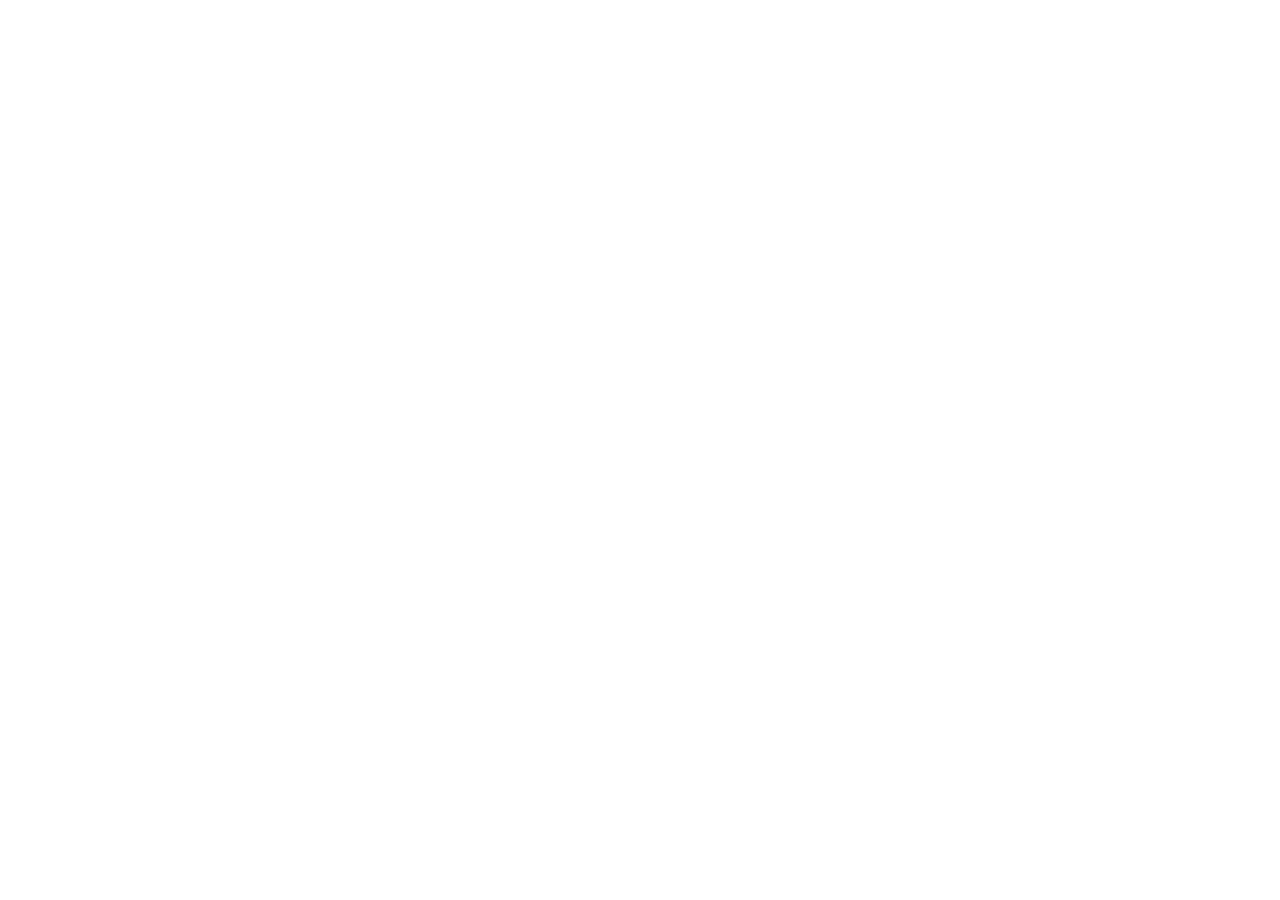
==== index.html @ 413260eb "Primeiro commit" ====
<!DOCTYPE html>
<html lang="pt-BR">
<head>
    <meta charset="UTF-8">
    <meta name="viewport" content="width=device-width, initial-scale=1.0">
    <title>Marketplace de Veículos</title>
</head>
<body>
    
</body>
</html>
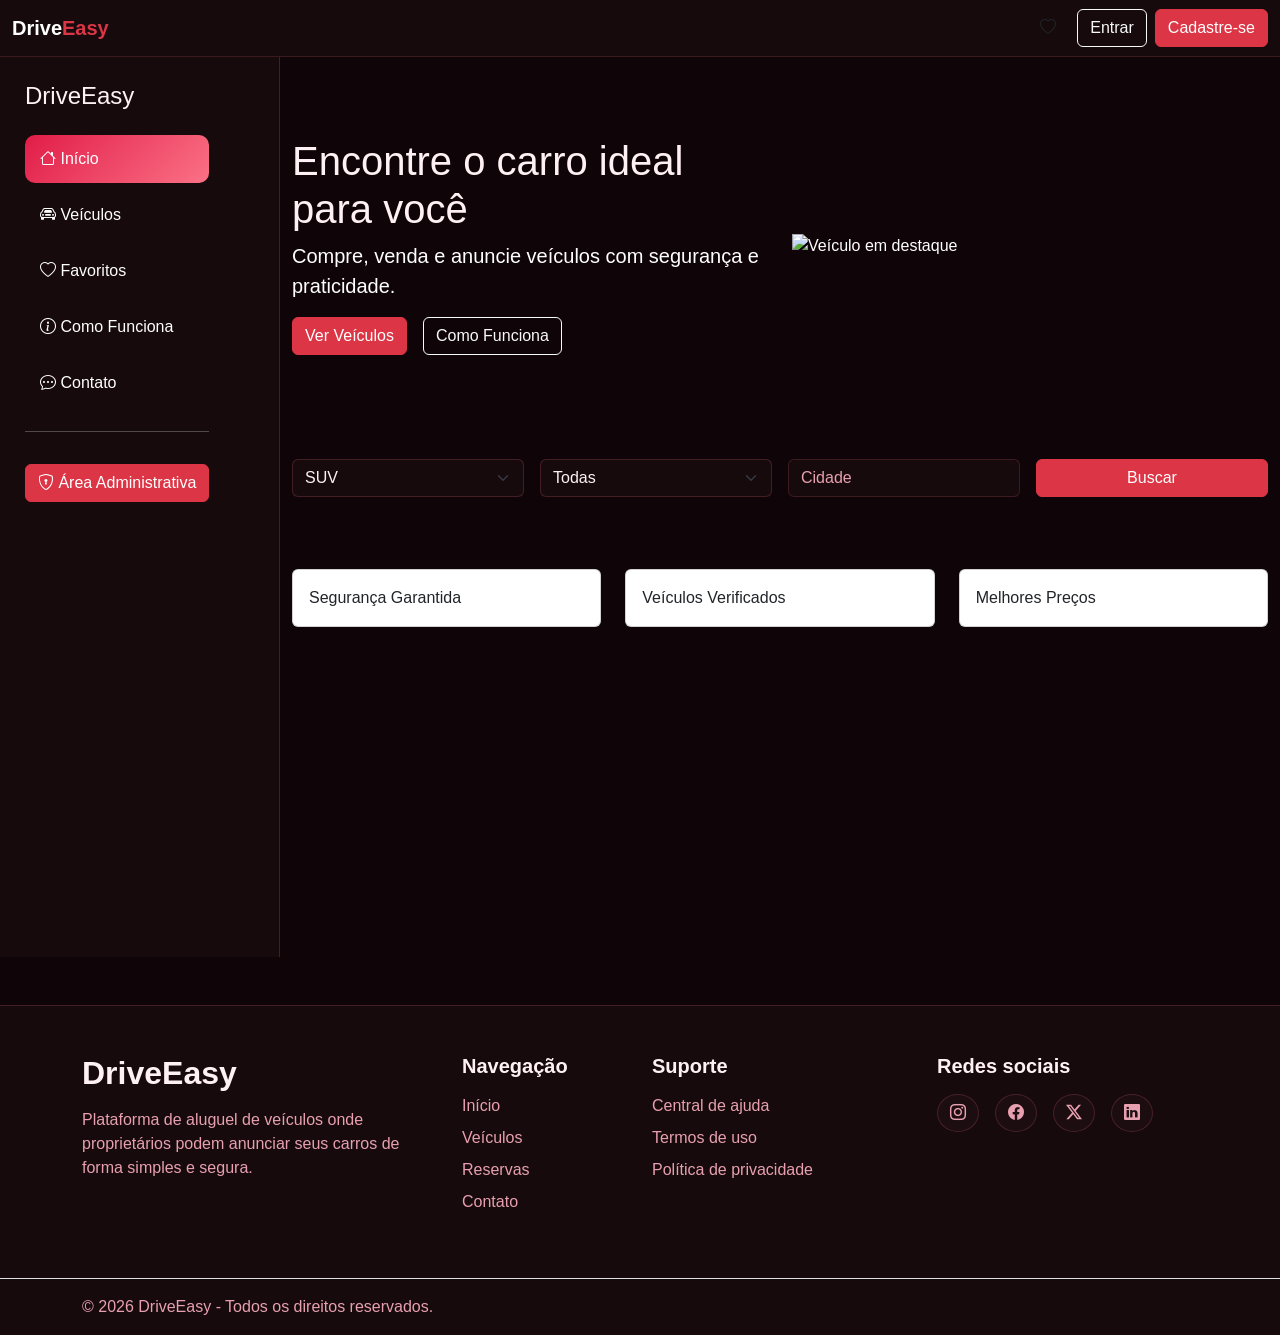
==== commit 514bec6a: "Pagina do home" ====
--- a/index.html
+++ b/index.html
@@ -1,11 +1,452 @@
 <!DOCTYPE html>
 <html lang="pt-BR">
+
 <head>
     <meta charset="UTF-8">
     <meta name="viewport" content="width=device-width, initial-scale=1.0">
-    <title>Marketplace de Veículos</title>
+    <link rel="stylesheet" href="./bootstrap/css/bootstrap.min.css">
+    <link rel="stylesheet" href="https://cdn.jsdelivr.net/npm/bootstrap-icons@1.11.3/font/bootstrap-icons.min.css">
+    <link rel="stylesheet" href="./css/style.css">
+    <title>Home</title>
 </head>
+
 <body>
-    
+
 </body>
+<header>
+
+    <!-- NAVBAR -->
+    <nav class="navbar navbar-expand-lg navbar-dark custom-navbar"
+         aria-label="Menu principal">
+
+        <div class="container-fluid">
+
+            <button
+                class="btn btn-outline-light d-lg-none me-3"
+                data-bs-toggle="offcanvas"
+                data-bs-target="#sidebarMobile"
+                aria-label="Abrir menu lateral">
+
+                <i class="bi bi-list"></i>
+
+            </button>
+
+            <a class="navbar-brand fw-bold" href="index.html">
+                Drive<span class="text-danger">Easy</span>
+            </a>
+
+            <div class="ms-auto d-flex gap-2">
+
+                <button
+                    class="btn btn-icon"
+                    aria-label="Favoritos">
+
+                    <i class="bi bi-heart"></i>
+
+                </button>
+
+                <a
+                    href="login.html"
+                    class="btn btn-outline-light"
+                    aria-label="Entrar">
+
+                    Entrar
+
+                </a>
+
+                <a
+                    href="cadastro.html"
+                    class="btn btn-danger"
+                    aria-label="Criar conta">
+
+                    Cadastre-se
+
+                </a>
+
+            </div>
+
+        </div>
+
+    </nav>
+
+</header>
+
+<div class="layout">
+
+    <!-- SIDEBAR DESKTOP -->
+    <aside
+        class="sidebar d-none d-lg-flex"
+        aria-label="Menu lateral">
+
+        <div>
+
+            <h4 class="mb-4">
+                DriveEasy
+            </h4>
+
+            <nav
+                class="d-flex flex-column gap-2"
+                aria-label="Menu de navegação">
+
+                <a href="#" class="sidebar-link active">
+                    <i class="bi bi-house"></i>
+                    Início
+                </a>
+
+                <a href="#" class="sidebar-link">
+                    <i class="bi bi-car-front"></i>
+                    Veículos
+                </a>
+
+                <a href="#" class="sidebar-link">
+                    <i class="bi bi-heart"></i>
+                    Favoritos
+                </a>
+
+                <a href="#" class="sidebar-link">
+                    <i class="bi bi-info-circle"></i>
+                    Como Funciona
+                </a>
+
+                <a href="#" class="sidebar-link">
+                    <i class="bi bi-chat-dots"></i>
+                    Contato
+                </a>
+
+                <hr>
+
+                <a
+                    href="dashboard.html"
+                    class="btn btn-danger mt-2"
+                    aria-label="Acessar área administrativa">
+
+                    <i class="bi bi-shield-lock"></i>
+                    Área Administrativa
+
+                </a>
+
+            </nav>
+
+        </div>
+
+    </aside>
+
+    <!-- CONTEÚDO -->
+    <main class="content-area">
+
+        <!-- HERO -->
+        <section
+            class="hero-section"
+            aria-labelledby="hero-title">
+
+            <div class="container">
+
+                <div class="row align-items-center">
+
+                    <div class="col-lg-6">
+
+                        <h1 id="hero-title">
+                            Encontre o carro ideal para você
+                        </h1>
+
+                        <p class="lead">
+
+                            Compre, venda e anuncie veículos
+                            com segurança e praticidade.
+
+                        </p>
+
+                        <div class="d-flex gap-3">
+
+                            <a
+                                href="#veiculos"
+                                class="btn btn-danger">
+
+                                Ver Veículos
+
+                            </a>
+
+                            <a
+                                href="#"
+                                class="btn btn-outline-light">
+
+                                Como Funciona
+
+                            </a>
+
+                        </div>
+
+                    </div>
+
+                    <div class="col-lg-6">
+
+                        <img
+                            src="https://images.unsplash.com/photo-1503376780353-7e6692767b70?q=80&w=1200&auto=format&fit=crop"
+                            class="img-fluid"
+                            alt="Veículo em destaque">
+
+                    </div>
+
+                </div>
+
+            </div>
+
+        </section>
+
+        <!-- BUSCA -->
+        <section class="container py-4">
+
+            <form
+                class="row g-3"
+                aria-label="Pesquisar veículos">
+
+                <div class="col-md-3">
+
+                    <select
+                        class="form-select"
+                        aria-label="Tipo de veículo">
+
+                        <option>SUV</option>
+
+                    </select>
+
+                </div>
+
+                <div class="col-md-3">
+
+                    <select
+                        class="form-select"
+                        aria-label="Marca">
+
+                        <option>Todas</option>
+
+                    </select>
+
+                </div>
+
+                <div class="col-md-3">
+
+                    <input
+                        type="text"
+                        class="form-control"
+                        placeholder="Cidade"
+                        aria-label="Cidade">
+
+                </div>
+
+                <div class="col-md-3">
+
+                    <button
+                        class="btn btn-danger w-100"
+                        type="submit">
+
+                        Buscar
+
+                    </button>
+
+                </div>
+
+            </form>
+
+        </section>
+
+        <!-- BENEFÍCIOS -->
+        <section class="container py-5">
+
+            <div class="row g-4">
+
+                <div class="col-md-4">
+                    <div class="card h-100">
+                        <div class="card-body">
+                            Segurança Garantida
+                        </div>
+                    </div>
+                </div>
+
+                <div class="col-md-4">
+                    <div class="card h-100">
+                        <div class="card-body">
+                            Veículos Verificados
+                        </div>
+                    </div>
+                </div>
+
+                <div class="col-md-4">
+                    <div class="card h-100">
+                        <div class="card-body">
+                            Melhores Preços
+                        </div>
+                    </div>
+                </div>
+
+            </div>
+
+        </section>
+
+    </main>
+
+</div>
+ <footer class="footer-custom mt-5" role="contentinfo" aria-label="Rodapé do site">
+
+        <div class="container py-5">
+
+            <div class="row g-4">
+
+                <!-- LOGO -->
+                <section class="col-lg-4" aria-labelledby="titulo-footer">
+
+                    <h2 class="fw-bold" id="titulo-footer">
+                        DriveEasy
+                    </h2>
+
+                    <p class="text-muted mt-3">
+                        Plataforma de aluguel de veículos onde proprietários
+                        podem anunciar seus carros de forma simples e segura.
+                    </p>
+
+                </section>
+
+                <!-- LINKS -->
+                <nav class="col-lg-2 col-6" aria-labelledby="navegacao-footer">
+
+                    <h3 class="fw-bold mb-3 fs-5" id="navegacao-footer">
+                        Navegação
+                    </h3>
+
+                    <ul class="list-unstyled d-flex flex-column gap-2" role="list">
+
+                        <li>
+
+                            <a href="#" class="text-decoration-none text-muted" aria-label="Ir para a página inicial">
+                                Início
+                            </a>
+
+                        </li>
+
+                        <li>
+
+                            <a href="#" class="text-decoration-none text-muted"
+                                aria-label="Ir para a página de veículos">
+                                Veículos
+                            </a>
+
+                        </li>
+
+                        <li>
+
+                            <a href="#" class="text-decoration-none text-muted"
+                                aria-label="Ir para a página de reservas">
+                                Reservas
+                            </a>
+
+                        </li>
+
+                        <li>
+
+                            <a href="#" class="text-decoration-none text-muted"
+                                aria-label="Ir para a página de contato">
+                                Contato
+                            </a>
+
+                        </li>
+
+                    </ul>
+
+                </nav>
+
+                <!-- SUPORTE -->
+                <section class="col-lg-3 col-6" aria-labelledby="suporte-footer">
+
+                    <h3 class="fw-bold mb-3 fs-5" id="suporte-footer">
+                        Suporte
+                    </h3>
+
+                    <ul class="list-unstyled d-flex flex-column gap-2" role="list">
+
+                        <li>
+
+                            <a href="#" class="text-decoration-none text-muted" aria-label="Abrir central de ajuda">
+                                Central de ajuda
+                            </a>
+
+                        </li>
+
+                        <li>
+
+                            <a href="#" class="text-decoration-none text-muted" aria-label="Abrir termos de uso">
+                                Termos de uso
+                            </a>
+
+                        </li>
+
+                        <li>
+
+                            <a href="#" class="text-decoration-none text-muted"
+                                aria-label="Abrir política de privacidade">
+                                Política de privacidade
+                            </a>
+
+                        </li>
+
+                    </ul>
+
+                </section>
+
+                <!-- REDES -->
+                <section class="col-lg-3" aria-labelledby="redes-footer">
+
+                    <h3 class="fw-bold mb-3 fs-5" id="redes-footer">
+                        Redes sociais
+                    </h3>
+
+                    <div class="d-flex gap-3" role="group" aria-label="Links para redes sociais">
+
+                        <a href="#" class="btn btn-light rounded-circle" aria-label="Instagram da DriveEasy">
+
+                            <i class="bi bi-instagram" aria-hidden="true"></i>
+
+                        </a>
+
+                        <a href="#" class="btn btn-light rounded-circle" aria-label="Facebook da DriveEasy">
+
+                            <i class="bi bi-facebook" aria-hidden="true"></i>
+
+                        </a>
+
+                        <a href="#" class="btn btn-light rounded-circle" aria-label="Twitter X da DriveEasy">
+
+                            <i class="bi bi-twitter-x" aria-hidden="true"></i>
+
+                        </a>
+
+                        <a href="#" class="btn btn-light rounded-circle" aria-label="LinkedIn da DriveEasy">
+
+                            <i class="bi bi-linkedin" aria-hidden="true"></i>
+
+                        </a>
+
+                    </div>
+
+                </section>
+
+            </div>
+
+        </div>
+
+        <!-- COPYRIGHT -->
+        <div class="border-top">
+
+            <div class="container py-3 d-flex flex-column flex-md-row justify-content-between align-items-center">
+
+                <p class="mb-0 text-muted">
+                    © 2026 DriveEasy - Todos os direitos reservados.
+                </p>
+
+            </div>
+
+        </div>
+
+    </footer>
+
+
 </html>
--- a/css/style.css
+++ b/css/style.css
@@ -0,0 +1,657 @@
+/* 1. CONFIGURAÇÃO GERAL */
+/* Aplica a fonte DM Sans que você importou no HTML para toda a página */
+body {
+    font-family: 'DM Sans', sans-serif;
+    background-color: #f8f9fa; 
+}
+
+/* 2. IMAGENS DOS CARROS */
+/* Trava a altura, coloca o fundo cinza exato da imagem e impede que a foto seja cortada */
+.img-carro {
+    height: auto;
+    width: 100%;
+   
+    object-fit: contain; 
+}
+
+/* 3. EFEITO NOS CARTÕES (HOVER) */
+/* Faz o cartão "pular" um pouquinho e ganhar sombra ao passar o mouse */
+.card {
+    transition: transform 0.2s ease, box-shadow 0.2s ease;
+}
+
+.card:hover {
+    transform: translateY(-5px);
+    box-shadow: 0 10px 20px rgba(0,0,0,0.1) !important;
+}
+
+/* 4. BOTÃO DE FAVORITO (CORAÇÃO) */
+/* Deixa o botão redondo perfeitamente centralizado e muda de cor ao passar o mouse */
+.card .position-absolute .btn {
+    width: 35px;
+    height: 35px;
+    display: flex;
+    align-items: center;
+    justify-content: center;
+    font-size: 1.2rem;
+    transition: background-color 0.2s, color 0.2s;
+}
+
+.card .position-absolute .btn:hover {
+    background-color: #dc3545; /* Fica vermelho ao passar o mouse */
+    color: white;
+}
+
+/* 5. RODAPÉ */
+/* Mantém a altura que estava no seu código HTML */
+.rodape-site {
+    height: 400px;
+    background-color: #e9ecef;
+    margin-top: 40px;
+}
+
+/* Botão flutuante do WhatsApp */
+.btn-whatsapp-flutuante {
+    position: fixed;
+    bottom: 20px;
+    right: 20px;
+    background-color: #25d366;
+    color: white;
+    border-radius: 50%;
+    width: 60px;
+    height: 60px;
+    display: flex;
+    align-items: center;
+    justify-content: center;
+    font-size: 30px;
+    box-shadow: 2px 2px 10px rgba(0,0,0,0.2);
+    z-index: 1000;
+    text-decoration: none;
+    transition: background-color 0.2s;
+}
+
+.btn-whatsapp-flutuante:hover {
+    background-color: #128c7e;
+    color: white;
+}
+
+:root{
+    --bg:#0f0508;
+    --bg-secondary:#160a0d;
+    --card:#1c0d11;
+    --primary:#e11d48;
+    --secondary:#fb7185;
+    --text:#fff0f3;
+    --muted:#e8a0b0;
+}
+
+body{
+    background: var(--bg);
+    color: var(--text);
+    font-family: Arial, sans-serif;
+}
+
+/* NAVBAR */
+
+.custom-navbar{
+    background: rgba(15,5,8,.95);
+    border-bottom: 1px solid rgba(251,113,133,.15);
+}
+
+.logo{
+    font-size: 2rem;
+    font-weight: 800;
+    color: white !important;
+}
+
+.logo span{
+    color: var(--primary);
+}
+
+.nav-link{
+    color: var(--text) !important;
+}
+
+.nav-link.active{
+    color: var(--primary) !important;
+}
+
+.btn-login{
+    color: white;
+    border: 1px solid rgba(251,113,133,.2);
+}
+
+.btn-login:hover{
+    background: rgba(251,113,133,.1);
+}
+
+/* BOTÕES */
+
+.btn-primary-custom{
+    background: linear-gradient(
+        135deg,
+        var(--primary),
+        var(--secondary)
+    );
+    border: none;
+    color: white;
+    padding: 14px 28px;
+    border-radius: 12px;
+}
+
+.btn-secondary-custom{
+    background: transparent;
+    border: 1px solid rgba(251,113,133,.3);
+    color: white;
+    padding: 14px 28px;
+    border-radius: 12px;
+}
+
+.btn-secondary-custom:hover{
+    background: rgba(251,113,133,.1);
+}
+
+/* HERO */
+
+.hero{
+    min-height: 90vh;
+    display: flex;
+    align-items: center;
+    position: relative;
+}
+
+.hero::before{
+    content:"";
+    position:absolute;
+    inset:0;
+    background:
+    radial-gradient(
+        circle at right,
+        rgba(225,29,72,.25),
+        transparent 45%
+    );
+}
+
+.hero-tag{
+    display:inline-block;
+    padding:8px 16px;
+    border-radius:30px;
+    border:1px solid rgba(251,113,133,.2);
+    color:var(--secondary);
+}
+
+.hero-title{
+    font-size:4rem;
+    font-weight:800;
+    line-height:1.1;
+    margin-top:25px;
+}
+
+.hero-title span{
+    color:var(--primary);
+}
+
+.hero-description{
+    color:var(--muted);
+    font-size:1.2rem;
+    margin:25px 0;
+}
+
+.hero-car{
+    max-width:700px;
+    animation:float 4s ease infinite;
+}
+
+@keyframes float{
+
+    0%,100%{
+        transform:translateY(0);
+    }
+
+    50%{
+        transform:translateY(-12px);
+    }
+
+}
+
+/* ════════════════════════════════
+   VARIÁVEIS GLOBAIS
+   (necessárias para o sidebar)
+════════════════════════════════ */
+:root {
+    --sidebar-w:   220px;
+    --topbar-h:    0px;           /* ajuste se adicionar uma topbar futuramente */
+    --sidebar-bg:  #160a0d;
+    --border:      rgba(251,113,133,.2);
+    --text-muted:  #e8a0b0;
+}
+
+/* ════════════════════════════════
+   LAYOUT PRINCIPAL
+   Empurra o conteúdo para a direita
+   do sidebar fixo
+════════════════════════════════ */
+.main-content {
+    margin-left: var(--sidebar-w);
+    min-height: 100vh;
+    padding: 24px;
+}
+
+/* ════════════════════════════════════════════════════════════
+ ///////////////// CADASTRO VEICULO ////////////////////////////  
+ ══════════════════════════════════════════════════════════════ */
+
+/* IMAGENS */
+.vehicle-image{
+    width: 100%;
+    height: 500px;
+    object-fit: cover;
+    border-radius: 12px;
+    border: 1px solid rgba(251,113,133,.2);
+}
+
+.thumbnail{
+    width: 100%;
+    height: 100px;
+    object-fit: cover;
+    border-radius: 12px;
+    cursor: pointer;
+    transition: .3s;
+    border: 1px solid rgba(251,113,133,.2);
+}
+
+.thumbnail:hover{
+    transform: scale(1.02);
+    border-color: #fb7185;
+}
+
+/* CARDS */
+.details-card,
+.card-custom{
+    background: #1c0d11;
+    border: 1px solid rgba(251,113,133,.2);
+    border-radius: 12px;
+    color: #fff0f3;
+    box-shadow: 0 4px 24px rgba(0,0,0,.4);
+}
+
+/* BOTÕES */
+.btn-orange{
+    background: linear-gradient(135deg,#e11d48,#fb7185);
+    color: white;
+    border: none;
+    font-weight: 600;
+}
+
+.btn-orange:hover{
+    background: linear-gradient(135deg,#be123c,#e11d48);
+    color: white;
+}
+
+.btn-dark{
+    background: linear-gradient(135deg,#e11d48,#fb7185);
+    border: none;
+}
+
+.btn-dark:hover{
+    background: linear-gradient(135deg,#be123c,#e11d48);
+}
+
+/* FEATURES */
+.feature-card{
+    background: #1c0d11;
+    border: 1px solid rgba(251,113,133,.2);
+    border-radius: 12px;
+    padding: 20px;
+    text-align: center;
+    height: 100%;
+    color: #fff0f3;
+}
+
+/* UPLOAD */
+.upload-box{
+    border: 2px dashed rgba(251,113,133,.35);
+    border-radius: 12px;
+    height: 220px;
+    display: flex;
+    align-items: center;
+    justify-content: center;
+    flex-direction: column;
+    background-color: #160a0d;
+    cursor: pointer;
+    color: #e8a0b0;
+}
+
+.upload-box:hover{
+    background-color: #1c0d11;
+    border-color: #fb7185;
+}
+
+.preview-image{
+    width: 100%;
+    height: 100px;
+    object-fit: cover;
+    border-radius: 8px;
+    border: 1px solid rgba(251,113,133,.2);
+}
+
+/* FORMULÁRIOS */
+.form-control,
+.form-select{
+    background-color: #160a0d;
+    border: 1px solid rgba(251,113,133,.2);
+    color: #fff0f3;
+}
+
+.form-control:focus,
+.form-select:focus{
+    background-color: #160a0d;
+    color: #fff0f3;
+    border-color: #fb7185;
+    box-shadow: 0 0 0 .25rem rgba(225,29,72,.25);
+}
+
+.form-control::placeholder{
+    color: #e8a0b0;
+}
+
+.form-label{
+    color: #fff0f3;
+    font-weight: 500;
+}
+
+.form-check-label{
+    color: #e8a0b0;
+}
+
+.form-check-input:checked{
+    background-color: #e11d48;
+    border-color: #e11d48;
+}
+
+/* TEXTOS */
+.text-muted{
+    color: #e8a0b0 !important;
+}
+
+h1,h2,h3,h4,h5,h6{
+    color: #fff0f3;
+}
+
+/* FOOTER */
+footer{
+    background-color: #160a0d !important;
+    border-top: 1px solid rgba(251,113,133,.2) !important;
+}
+
+footer .text-muted{
+    color: #e8a0b0 !important;
+}
+
+footer a{
+    color: #e8a0b0 !important;
+}
+
+footer a:hover{
+    color: #fb7185 !important;
+}
+
+footer .btn-light{
+    background-color: #1c0d11;
+    border: 1px solid rgba(251,113,133,.2);
+    color: #fb7185;
+}
+
+footer .btn-light:hover{
+    background-color: rgba(225,29,72,.15);
+    border-color: #fb7185;
+}
+
+/* ACESSIBILIDADE */
+:focus-visible{
+    outline: 2px solid #fb7185;
+    outline-offset: 2px;
+}
+
+textarea{
+    resize: none;
+}
+
+/* ════════════════════════════════════════════════════════════
+ ///////////////CADASTRO VEICULO FIM ////////////////////////  
+ ══════════════════════════════════════════════════════════════ */
+
+/* ════════════════════════════════════════════════════════════
+ /////////////// VISUALIZAÇÃO VEICULO ////////////////////////  
+ ══════════════════════════════════════════════════════════════ */
+
+body{
+    background-color: #0f0508 !important;
+    color: #fff0f3;
+}
+
+/* BADGE SUV */
+.vehicle-badge{
+    background: rgba(225,29,72,.15);
+    color: #fb7185;
+    border: 1px solid rgba(251,113,133,.25);
+    padding: 8px 14px;
+}
+
+/* CARD PREÇO */
+.price-card{
+    background: #160a0d;
+    border: 1px solid rgba(251,113,133,.2);
+}
+
+.price-value{
+    color: #fff0f3;
+}
+
+.price-day{
+    color: #e8a0b0;
+}
+
+/* CARACTERÍSTICAS */
+.feature-card:hover{
+    border-color: #fb7185;
+    transform: translateY(-3px);
+}
+
+.feature-card i{
+    color: #fb7185;
+}
+
+/* AVALIAÇÕES */
+.border-bottom{
+    border-color: rgba(251,113,133,.15) !important;
+}
+
+.text-warning{
+    color: #fbbf24 !important;
+}
+
+/* GALERIA */
+.vehicle-image{
+    border: 1px solid rgba(251,113,133,.2);
+    box-shadow: 0 4px 24px rgba(0,0,0,.45);
+}
+
+/* SOCIAL */
+.social-btn{
+    width: 42px;
+    height: 42px;
+    display: flex;
+    align-items: center;
+    justify-content: center;
+    background: #1c0d11;
+    border: 1px solid rgba(251,113,133,.2);
+    color: #fb7185;
+    transition: .3s;
+}
+
+.social-btn:hover{
+    background: rgba(225,29,72,.15);
+    border-color: #fb7185;
+    color: #fff0f3;
+}
+
+/* FOOTER CUSTOMIZADO */
+.footer-custom{
+    background: #160a0d;
+    border-top: 1px solid rgba(251,113,133,.2);
+}
+
+.footer-custom h2,
+.footer-custom h3{
+    color: #fff0f3;
+}
+
+.footer-custom a{
+    color: #e8a0b0 !important;
+}
+
+.footer-custom a:hover{
+    color: #fb7185 !important;
+}
+
+.footer-custom .text-muted{
+    color: #e8a0b0 !important;
+}
+
+/* IMAGENS DOS CARROS */
+.img-carro {
+    height: auto;
+    width: 100%;
+    object-fit: contain;
+}
+
+/* EFEITO NOS CARTÕES (HOVER) */
+.card {
+    transition: transform 0.2s ease, box-shadow 0.2s ease;
+}
+
+.card:hover {
+    transform: translateY(-5px);
+    box-shadow: 0 10px 20px rgba(0,0,0,0.1) !important;
+}
+
+/* BOTÃO DE FAVORITO (CORAÇÃO) */
+.card .position-absolute .btn {
+    width: 35px;
+    height: 35px;
+    display: flex;
+    align-items: center;
+    justify-content: center;
+    font-size: 1.2rem;
+    transition: background-color 0.2s, color 0.2s;
+}
+
+.card .position-absolute .btn:hover {
+    background-color: #dc3545;
+    color: white;
+}
+
+/* RODAPÉ */
+.rodape-site {
+    height: 400px;
+    background-color: #e9ecef;
+    margin-top: 40px;
+}
+
+/* BOTÃO FLUTUANTE DO WHATSAPP */
+.btn-whatsapp-flutuante {
+    position: fixed;
+    bottom: 20px;
+    right: 20px;
+    background-color: #25d366;
+    color: white;
+    border-radius: 50%;
+    width: 60px;
+    height: 60px;
+    display: flex;
+    align-items: center;
+    justify-content: center;
+    font-size: 30px;
+    box-shadow: 2px 2px 10px rgba(0,0,0,0.2);
+    z-index: 1000;
+    text-decoration: none;
+    transition: background-color 0.2s;
+}
+
+.btn-whatsapp-flutuante:hover {
+    background-color: #128c7e;
+    color: white;
+}
+/* ════════════════════════════════════════════════════════════
+ /////////////// VISUALIZAÇÃO VEICULO FIM ////////////////////////  
+ ══════════════════════════════════════════════════════════════ */
+
+ /* ════════════════════════════════════════════════════════════
+ ///////////////////////////// HOME    ////////////////////////  
+ ══════════════════════════════════════════════════════════════ */
+
+ body{
+    background:#0f0508;
+    color:#fff;
+}
+
+.layout{
+    display:flex;
+}
+
+.sidebar{
+    width:280px;
+    min-height:100vh;
+    background:#160a0d;
+    padding:25px;
+    border-right:1px solid rgba(251,113,133,.2);
+}
+
+.content-area{
+    flex:1;
+}
+
+.sidebar-link{
+    color:#fff;
+    text-decoration:none;
+    padding:12px 15px;
+    border-radius:10px;
+    transition:.3s;
+}
+
+.sidebar-link:hover{
+    background:rgba(251,113,133,.15);
+}
+
+.sidebar-link.active{
+    background:linear-gradient(
+        135deg,
+        #e11d48,
+        #fb7185
+    );
+}
+
+.hero-section{
+    padding:80px 0;
+}
+
+.custom-navbar{
+    background:#160a0d;
+}
+
+.footer-custom{
+    background:#160a0d;
+}
+
+@media(max-width:991px){
+
+    .layout{
+        display:block;
+    }
+
+}
+
+/* ════════════════════════════════════════════════════════════
+ ///////////////////////// HOME FIM    ////////////////////////  
+ ══════════════════════════════════════════════════════════════ */
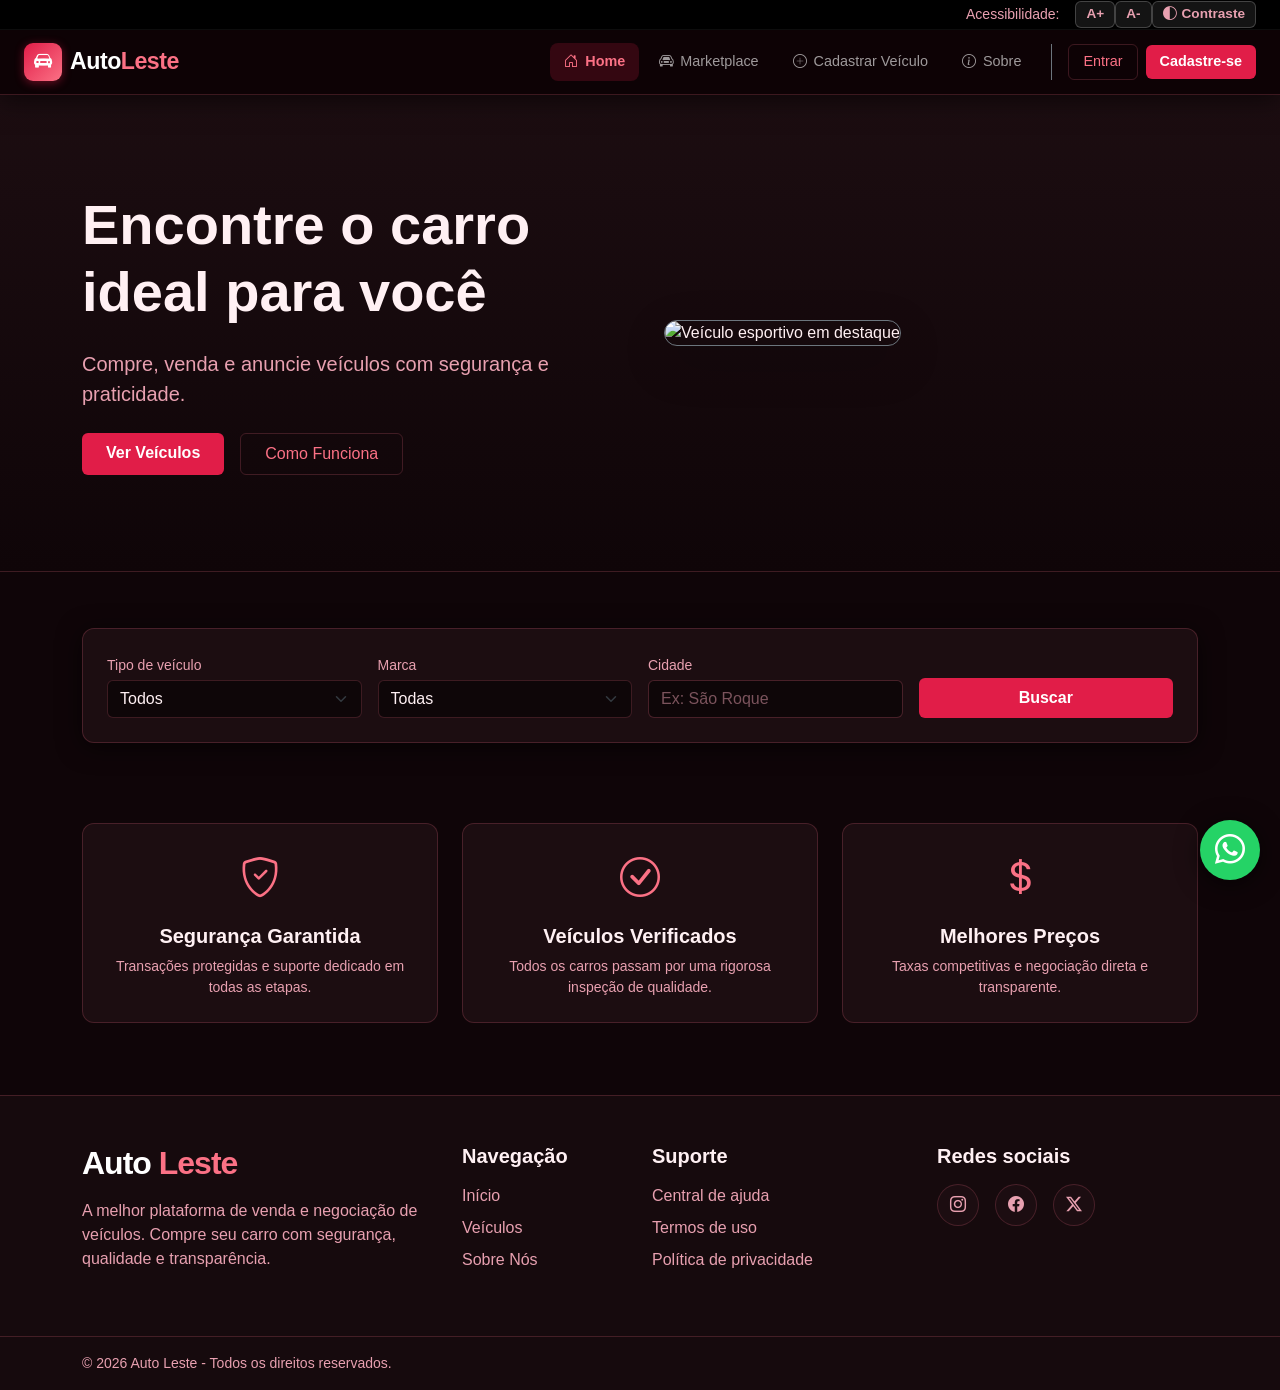
==== commit ae78288a: "Merge manual e implementação de recursos de acessibilidade" ====
--- a/index.html
+++ b/index.html
@@ -4,449 +4,240 @@
 <head>
     <meta charset="UTF-8">
     <meta name="viewport" content="width=device-width, initial-scale=1.0">
+    <link rel="preconnect" href="https://fonts.googleapis.com">
+    <link rel="preconnect" href="https://fonts.gstatic.com" crossorigin>
+    <link href="https://fonts.googleapis.com/css2?family=DM+Sans:opsz,wght@9..40,300;9..40,400;9..40,500;9..40,600&display=swap" rel="stylesheet">
     <link rel="stylesheet" href="./bootstrap/css/bootstrap.min.css">
     <link rel="stylesheet" href="https://cdn.jsdelivr.net/npm/bootstrap-icons@1.11.3/font/bootstrap-icons.min.css">
     <link rel="stylesheet" href="./css/style.css">
-    <title>Home</title>
+    
+    <script src="./js/script.js" defer></script>
+    
+    <title>Início - Auto Leste</title>
 </head>
 
 <body>
 
-</body>
-<header>
-
-    <!-- NAVBAR -->
-    <nav class="navbar navbar-expand-lg navbar-dark custom-navbar"
-         aria-label="Menu principal">
-
-        <div class="container-fluid">
-
-            <button
-                class="btn btn-outline-light d-lg-none me-3"
-                data-bs-toggle="offcanvas"
-                data-bs-target="#sidebarMobile"
-                aria-label="Abrir menu lateral">
-
-                <i class="bi bi-list"></i>
-
+    <a href="#conteudo-principal" class="visually-hidden-focusable">
+        Pular para o conteúdo principal
+    </a>
+
+    <div class="header-wrapper">
+        <div class="accessibility-bar d-flex justify-content-end align-items-center px-4" aria-label="Menu de acessibilidade">
+            <span class="me-3 small text-muted d-none d-sm-inline">Acessibilidade:</span>
+            <button class="acc-btn" onclick="ajustarFonte(1)" aria-label="Aumentar tamanho da fonte">A+</button>
+            <button class="acc-btn" onclick="ajustarFonte(-1)" aria-label="Diminuir tamanho da fonte">A-</button>
+            <button class="acc-btn" onclick="toggleContraste()" aria-label="Alternar alto contraste">
+                <i class="bi bi-circle-half" aria-hidden="true"></i> Contraste
             </button>
-
-            <a class="navbar-brand fw-bold" href="index.html">
-                Drive<span class="text-danger">Easy</span>
+        </div>
+    
+        <header class="topbar" role="banner">
+            <div class="topbar-brand">
+                <div class="brand-logo" aria-hidden="true">
+                    <i class="bi bi-car-front-fill"></i>
+                </div>
+                <div class="brand-title d-none d-sm-block ms-2">Auto<span style="color: var(--accent-pink);">Leste</span></div>
+            </div>
+    
+            <nav class="topbar-nav d-none d-lg-flex ms-auto" aria-label="Navegação principal">
+                <a href="index.html" class="topnav-link active">
+                    <i class="bi bi-house-door" aria-hidden="true"></i> <span>Home</span>
+                </a>
+                <a href="marketplace.html" class="topnav-link">
+                    <i class="bi bi-car-front" aria-hidden="true"></i> <span>Marketplace</span>
+                </a>
+                <a href="cadastroVeiculo.html" class="topnav-link">
+                    <i class="bi bi-plus-circle" aria-hidden="true"></i> <span>Cadastrar Veículo</span>
+                </a>
+                <a href="sobre.html" class="topnav-link">
+                    <i class="bi bi-info-circle" aria-hidden="true"></i> <span>Sobre</span>
+                </a>
+            </nav>
+
+            <div class="d-none d-lg-flex align-items-center gap-2 ms-3 border-start border-secondary ps-3">
+                <a href="login.html" class="btn dash-btn-outline" style="padding: 6px 14px; font-size: 0.9rem;">Entrar</a>
+                <a href="cadastro.html" class="btn dash-btn" style="padding: 6px 14px; font-size: 0.9rem;">Cadastre-se</a>
+            </div>
+    
+            <button class="hamburger-btn d-lg-none ms-auto" type="button" aria-label="Abrir menu de navegação" onclick="toggleMobileMenu()">
+                <span></span><span></span><span></span>
+            </button>
+        </header>
+    
+        <nav class="mobile-menu d-lg-none" id="mobileMenu" aria-label="Navegação mobile">
+            <a href="index.html" class="mobile-link active"><i class="bi bi-house-door"></i> Home</a>
+            <a href="marketplace.html" class="mobile-link"><i class="bi bi-car-front"></i> Marketplace</a>
+            <a href="cadastroVeiculo.html" class="mobile-link"><i class="bi bi-plus-circle"></i> Cadastrar Veículo</a>
+            <a href="sobre.html" class="mobile-link"><i class="bi bi-info-circle"></i> Sobre Nós</a>
+            
+            <hr class="border-secondary my-2">
+            <a href="login.html" class="mobile-link"><i class="bi bi-box-arrow-in-right"></i> Entrar</a>
+            <a href="cadastro.html" class="mobile-link justify-content-center mt-2 rounded-3" style="background: var(--accent); color: white;">
+                Cadastre-se
             </a>
-
-            <div class="ms-auto d-flex gap-2">
-
-                <button
-                    class="btn btn-icon"
-                    aria-label="Favoritos">
-
-                    <i class="bi bi-heart"></i>
-
-                </button>
-
-                <a
-                    href="login.html"
-                    class="btn btn-outline-light"
-                    aria-label="Entrar">
-
-                    Entrar
-
-                </a>
-
-                <a
-                    href="cadastro.html"
-                    class="btn btn-danger"
-                    aria-label="Criar conta">
-
-                    Cadastre-se
-
-                </a>
-
-            </div>
-
-        </div>
-
-    </nav>
-
-</header>
-
-<div class="layout">
-
-    <!-- SIDEBAR DESKTOP -->
-    <aside
-        class="sidebar d-none d-lg-flex"
-        aria-label="Menu lateral">
-
-        <div>
-
-            <h4 class="mb-4">
-                DriveEasy
-            </h4>
-
-            <nav
-                class="d-flex flex-column gap-2"
-                aria-label="Menu de navegação">
-
-                <a href="#" class="sidebar-link active">
-                    <i class="bi bi-house"></i>
-                    Início
-                </a>
-
-                <a href="#" class="sidebar-link">
-                    <i class="bi bi-car-front"></i>
-                    Veículos
-                </a>
-
-                <a href="#" class="sidebar-link">
-                    <i class="bi bi-heart"></i>
-                    Favoritos
-                </a>
-
-                <a href="#" class="sidebar-link">
-                    <i class="bi bi-info-circle"></i>
-                    Como Funciona
-                </a>
-
-                <a href="#" class="sidebar-link">
-                    <i class="bi bi-chat-dots"></i>
-                    Contato
-                </a>
-
-                <hr>
-
-                <a
-                    href="dashboard.html"
-                    class="btn btn-danger mt-2"
-                    aria-label="Acessar área administrativa">
-
-                    <i class="bi bi-shield-lock"></i>
-                    Área Administrativa
-
-                </a>
-
-            </nav>
-
-        </div>
-
-    </aside>
-
-    <!-- CONTEÚDO -->
-    <main class="content-area">
-
-        <!-- HERO -->
-        <section
-            class="hero-section"
-            aria-labelledby="hero-title">
-
-            <div class="container">
-
-                <div class="row align-items-center">
-
-                    <div class="col-lg-6">
-
-                        <h1 id="hero-title">
+        </nav>
+    </div>
+
+    <main id="conteudo-principal">
+
+        <section class="py-5 mb-5 border-bottom border-secondary" style="background: linear-gradient(180deg, var(--card-bg) 0%, var(--bg) 100%);" aria-labelledby="hero-title">
+            <div class="container py-5">
+                <div class="row align-items-center g-5">
+                    <div class="col-lg-6 text-center text-lg-start">
+                        <h1 id="hero-title" class="display-4 fw-bold mb-4">
                             Encontre o carro ideal para você
                         </h1>
-
-                        <p class="lead">
-
-                            Compre, venda e anuncie veículos
-                            com segurança e praticidade.
-
+                        <p class="lead text-muted mb-4">
+                            Compre, venda e anuncie veículos com segurança e praticidade.
                         </p>
-
-                        <div class="d-flex gap-3">
-
-                            <a
-                                href="#veiculos"
-                                class="btn btn-danger">
-
+                        <div class="d-flex gap-3 justify-content-center justify-content-lg-start flex-wrap">
+                            <a href="marketplace.html" class="btn dash-btn px-4 py-2">
                                 Ver Veículos
-
                             </a>
-
-                            <a
-                                href="#"
-                                class="btn btn-outline-light">
-
+                            <a href="sobre.html" class="btn dash-btn-outline px-4 py-2">
                                 Como Funciona
-
                             </a>
-
                         </div>
-
                     </div>
 
                     <div class="col-lg-6">
-
-                        <img
-                            src="https://images.unsplash.com/photo-1503376780353-7e6692767b70?q=80&w=1200&auto=format&fit=crop"
-                            class="img-fluid"
-                            alt="Veículo em destaque">
-
-                    </div>
-
-                </div>
-
-            </div>
-
+                        <img src="https://images.unsplash.com/photo-1503376780353-7e6692767b70?q=80&w=1200&auto=format&fit=crop" 
+                             class="img-fluid rounded-4 shadow-lg border border-secondary" 
+                             alt="Veículo esportivo em destaque">
+                    </div>
+                </div>
+            </div>
         </section>
 
-        <!-- BUSCA -->
-        <section class="container py-4">
-
-            <form
-                class="row g-3"
-                aria-label="Pesquisar veículos">
-
-                <div class="col-md-3">
-
-                    <select
-                        class="form-select"
-                        aria-label="Tipo de veículo">
-
-                        <option>SUV</option>
-
-                    </select>
-
-                </div>
-
-                <div class="col-md-3">
-
-                    <select
-                        class="form-select"
-                        aria-label="Marca">
-
-                        <option>Todas</option>
-
-                    </select>
-
-                </div>
-
-                <div class="col-md-3">
-
-                    <input
-                        type="text"
-                        class="form-control"
-                        placeholder="Cidade"
-                        aria-label="Cidade">
-
-                </div>
-
-                <div class="col-md-3">
-
-                    <button
-                        class="btn btn-danger w-100"
-                        type="submit">
-
-                        Buscar
-
-                    </button>
-
-                </div>
-
-            </form>
-
+        <section class="container mb-5 py-2">
+            <div class="dash-section p-4">
+                <form class="row g-3 align-items-end" aria-label="Pesquisar veículos">
+                    
+                    <div class="col-md-3">
+                        <label class="form-label small text-muted mb-1">Tipo de veículo</label>
+                        <select class="form-select dash-input" aria-label="Tipo de veículo">
+                            <option>Todos</option>
+                            <option>SUV</option>
+                            <option>Hatch</option>
+                            <option>Sedan</option>
+                            <option>Picape</option>
+                        </select>
+                    </div>
+
+                    <div class="col-md-3">
+                        <label class="form-label small text-muted mb-1">Marca</label>
+                        <select class="form-select dash-input" aria-label="Marca">
+                            <option>Todas</option>
+                            <option>Toyota</option>
+                            <option>Honda</option>
+                            <option>Jeep</option>
+                            <option>Volkswagen</option>
+                        </select>
+                    </div>
+
+                    <div class="col-md-3">
+                        <label class="form-label small text-muted mb-1">Cidade</label>
+                        <input type="text" class="form-control dash-input" placeholder="Ex: São Roque" aria-label="Cidade">
+                    </div>
+
+                    <div class="col-md-3">
+                        <button class="btn dash-btn w-100 py-2" type="button" onclick="window.location.href='marketplace.html'">
+                            Buscar
+                        </button>
+                    </div>
+
+                </form>
+            </div>
         </section>
 
-        <!-- BENEFÍCIOS -->
-        <section class="container py-5">
-
+        <section class="container mb-5 py-4">
+            <div class="row g-4 text-center">
+                
+                <div class="col-md-4">
+                    <div class="card dash-card h-100 p-4">
+                        <i class="bi bi-shield-check fs-1 mb-3" style="color: var(--accent-pink);" aria-hidden="true"></i>
+                        <h3 class="h5 fw-bold">Segurança Garantida</h3>
+                        <p class="text-muted small mb-0">Transações protegidas e suporte dedicado em todas as etapas.</p>
+                    </div>
+                </div>
+
+                <div class="col-md-4">
+                    <div class="card dash-card h-100 p-4">
+                        <i class="bi bi-check-circle fs-1 mb-3" style="color: var(--accent-pink);" aria-hidden="true"></i>
+                        <h3 class="h5 fw-bold">Veículos Verificados</h3>
+                        <p class="text-muted small mb-0">Todos os carros passam por uma rigorosa inspeção de qualidade.</p>
+                    </div>
+                </div>
+
+                <div class="col-md-4">
+                    <div class="card dash-card h-100 p-4">
+                        <i class="bi bi-currency-dollar fs-1 mb-3" style="color: var(--accent-pink);" aria-hidden="true"></i>
+                        <h3 class="h5 fw-bold">Melhores Preços</h3>
+                        <p class="text-muted small mb-0">Taxas competitivas e negociação direta e transparente.</p>
+                    </div>
+                </div>
+
+            </div>
+        </section>
+
+    </main>
+
+    <footer class="footer-custom mt-5" role="contentinfo" aria-label="Rodapé do site">
+        <div class="container py-5">
             <div class="row g-4">
 
-                <div class="col-md-4">
-                    <div class="card h-100">
-                        <div class="card-body">
-                            Segurança Garantida
-                        </div>
-                    </div>
-                </div>
-
-                <div class="col-md-4">
-                    <div class="card h-100">
-                        <div class="card-body">
-                            Veículos Verificados
-                        </div>
-                    </div>
-                </div>
-
-                <div class="col-md-4">
-                    <div class="card h-100">
-                        <div class="card-body">
-                            Melhores Preços
-                        </div>
-                    </div>
-                </div>
-
-            </div>
-
-        </section>
-
-    </main>
-
-</div>
- <footer class="footer-custom mt-5" role="contentinfo" aria-label="Rodapé do site">
-
-        <div class="container py-5">
-
-            <div class="row g-4">
-
-                <!-- LOGO -->
                 <section class="col-lg-4" aria-labelledby="titulo-footer">
-
                     <h2 class="fw-bold" id="titulo-footer">
-                        DriveEasy
+                        <span class="text-white">Auto </span><span style="color: var(--accent-pink);">Leste</span>
                     </h2>
-
                     <p class="text-muted mt-3">
-                        Plataforma de aluguel de veículos onde proprietários
-                        podem anunciar seus carros de forma simples e segura.
+                        A melhor plataforma de venda e negociação de veículos. Compre seu carro com segurança, qualidade e transparência.
                     </p>
-
                 </section>
 
-                <!-- LINKS -->
                 <nav class="col-lg-2 col-6" aria-labelledby="navegacao-footer">
-
-                    <h3 class="fw-bold mb-3 fs-5" id="navegacao-footer">
-                        Navegação
-                    </h3>
-
+                    <h3 class="fw-bold mb-3 fs-5" id="navegacao-footer">Navegação</h3>
                     <ul class="list-unstyled d-flex flex-column gap-2" role="list">
-
-                        <li>
-
-                            <a href="#" class="text-decoration-none text-muted" aria-label="Ir para a página inicial">
-                                Início
-                            </a>
-
-                        </li>
-
-                        <li>
-
-                            <a href="#" class="text-decoration-none text-muted"
-                                aria-label="Ir para a página de veículos">
-                                Veículos
-                            </a>
-
-                        </li>
-
-                        <li>
-
-                            <a href="#" class="text-decoration-none text-muted"
-                                aria-label="Ir para a página de reservas">
-                                Reservas
-                            </a>
-
-                        </li>
-
-                        <li>
-
-                            <a href="#" class="text-decoration-none text-muted"
-                                aria-label="Ir para a página de contato">
-                                Contato
-                            </a>
-
-                        </li>
-
+                        <li><a href="index.html" class="text-decoration-none text-muted" aria-label="Ir para a página inicial">Início</a></li>
+                        <li><a href="marketplace.html" class="text-decoration-none text-muted" aria-label="Ir para a página de veículos">Veículos</a></li>
+                        <li><a href="sobre.html" class="text-decoration-none text-muted" aria-label="Ir para a página sobre nós">Sobre Nós</a></li>
                     </ul>
-
                 </nav>
 
-                <!-- SUPORTE -->
                 <section class="col-lg-3 col-6" aria-labelledby="suporte-footer">
-
-                    <h3 class="fw-bold mb-3 fs-5" id="suporte-footer">
-                        Suporte
-                    </h3>
-
+                    <h3 class="fw-bold mb-3 fs-5" id="suporte-footer">Suporte</h3>
                     <ul class="list-unstyled d-flex flex-column gap-2" role="list">
-
-                        <li>
-
-                            <a href="#" class="text-decoration-none text-muted" aria-label="Abrir central de ajuda">
-                                Central de ajuda
-                            </a>
-
-                        </li>
-
-                        <li>
-
-                            <a href="#" class="text-decoration-none text-muted" aria-label="Abrir termos de uso">
-                                Termos de uso
-                            </a>
-
-                        </li>
-
-                        <li>
-
-                            <a href="#" class="text-decoration-none text-muted"
-                                aria-label="Abrir política de privacidade">
-                                Política de privacidade
-                            </a>
-
-                        </li>
-
+                        <li><a href="#" class="text-decoration-none text-muted" aria-label="Abrir central de ajuda">Central de ajuda</a></li>
+                        <li><a href="#" class="text-decoration-none text-muted" aria-label="Abrir termos de uso">Termos de uso</a></li>
+                        <li><a href="#" class="text-decoration-none text-muted" aria-label="Abrir política de privacidade">Política de privacidade</a></li>
                     </ul>
-
                 </section>
 
-                <!-- REDES -->
                 <section class="col-lg-3" aria-labelledby="redes-footer">
-
-                    <h3 class="fw-bold mb-3 fs-5" id="redes-footer">
-                        Redes sociais
-                    </h3>
-
+                    <h3 class="fw-bold mb-3 fs-5" id="redes-footer">Redes sociais</h3>
                     <div class="d-flex gap-3" role="group" aria-label="Links para redes sociais">
-
-                        <a href="#" class="btn btn-light rounded-circle" aria-label="Instagram da DriveEasy">
-
-                            <i class="bi bi-instagram" aria-hidden="true"></i>
-
-                        </a>
-
-                        <a href="#" class="btn btn-light rounded-circle" aria-label="Facebook da DriveEasy">
-
-                            <i class="bi bi-facebook" aria-hidden="true"></i>
-
-                        </a>
-
-                        <a href="#" class="btn btn-light rounded-circle" aria-label="Twitter X da DriveEasy">
-
-                            <i class="bi bi-twitter-x" aria-hidden="true"></i>
-
-                        </a>
-
-                        <a href="#" class="btn btn-light rounded-circle" aria-label="LinkedIn da DriveEasy">
-
-                            <i class="bi bi-linkedin" aria-hidden="true"></i>
-
-                        </a>
-
-                    </div>
-
+                        <a href="#" class="btn btn-light rounded-circle social-btn" aria-label="Instagram da Auto Leste"><i class="bi bi-instagram" aria-hidden="true"></i></a>
+                        <a href="#" class="btn btn-light rounded-circle social-btn" aria-label="Facebook da Auto Leste"><i class="bi bi-facebook" aria-hidden="true"></i></a>
+                        <a href="#" class="btn btn-light rounded-circle social-btn" aria-label="Twitter X da Auto Leste"><i class="bi bi-twitter-x" aria-hidden="true"></i></a>
+                    </div>
                 </section>
 
             </div>
-
         </div>
 
-        <!-- COPYRIGHT -->
-        <div class="border-top">
-
+        <div class="border-top" style="border-color: rgba(251,113,133,.2) !important;">
             <div class="container py-3 d-flex flex-column flex-md-row justify-content-between align-items-center">
-
-                <p class="mb-0 text-muted">
-                    © 2026 DriveEasy - Todos os direitos reservados.
+                <p class="mb-0 text-muted small">
+                    © 2026 Auto Leste - Todos os direitos reservados.
                 </p>
-
-            </div>
-
+            </div>
         </div>
-
     </footer>
 
-
+    <a href="#" class="btn-whatsapp-flutuante" aria-label="Falar com vendedor no WhatsApp">
+        <i class="bi bi-whatsapp"></i>
+    </a>
+
+</body>
 </html>
--- a/css/style.css
+++ b/css/style.css
@@ -1,52 +1,145 @@
+@charset "UTF-8";
+
+/* ════════════════════════════════
+   VARIÁVEIS (Herdadas do Dash)
+════════════════════════════════ */
+:root {
+    --bg: #0f0508;
+    --card-bg: #1c0d11;
+    --border: rgba(251,113,133,.2);
+    --text-main: #fff0f3;
+    --text-muted: #e8a0b0;
+    --accent: #e11d48;
+    --accent-pink: #fb7185;
+    --accent-light: rgba(225,29,72,.18);
+    --radius: 12px;
+    --shadow: 0 4px 24px rgba(0,0,0,.6);
+}
+
 /* 1. CONFIGURAÇÃO GERAL */
-/* Aplica a fonte DM Sans que você importou no HTML para toda a página */
 body {
     font-family: 'DM Sans', sans-serif;
-    background-color: #f8f9fa; 
-}
-
-/* 2. IMAGENS DOS CARROS */
-/* Trava a altura, coloca o fundo cinza exato da imagem e impede que a foto seja cortada */
+    background-color: var(--bg); 
+    color: var(--text-main);
+}
+
+/* Sobrescrevendo cores de texto do Bootstrap */
+.text-muted { color: var(--text-muted) !important; }
+.text-dark { color: var(--text-main) !important; }
+h1, h2, h3, h4, h5, h6 { color: var(--text-main); }
+
+/* 2. CLASSES DE TEMA (Baseadas no Dashboard) */
+.dash-section {
+    background-color: var(--card-bg);
+    border: 1px solid var(--border) !important;
+    border-radius: var(--radius);
+    box-shadow: var(--shadow);
+}
+
+.dash-card {
+    background-color: var(--card-bg);
+    border: 1px solid var(--border);
+    border-radius: var(--radius);
+    color: var(--text-main);
+    transition: transform 0.2s ease, box-shadow 0.2s ease;
+}
+
+.dash-card:hover {
+    transform: translateY(-5px);
+    box-shadow: 0 8px 32px rgba(225,29,72,.15) !important;
+}
+
+/* 3. FORMULÁRIOS (Inputs, Selects e Checkboxes) */
+.dash-input {
+    background-color: rgba(0, 0, 0, 0.5) !important;
+    border: 1px solid var(--border) !important;
+    color: var(--text-main) !important;
+}
+
+.dash-input:focus {
+    background-color: #160a0d !important;
+    border-color: var(--accent-pink) !important;
+    box-shadow: 0 0 0 0.25rem var(--accent-light) !important;
+}
+
+.dash-input::placeholder {
+    color: rgba(232,160,176,.5) !important;
+}
+
+.form-check-input {
+    background-color: rgba(0, 0, 0, 0.5);
+    border-color: var(--border);
+}
+
+.form-check-input:checked {
+    background-color: var(--accent);
+    border-color: var(--accent);
+}
+
+/* 4. BOTÕES */
+.dash-btn {
+    background-color: var(--accent);
+    border: none;
+    color: #fff;
+    font-weight: 600;
+    transition: background-color 0.15s;
+}
+
+.dash-btn:hover {
+    background-color: var(--accent-pink);
+    color: #fff;
+}
+
+.dash-btn-outline {
+    background-color: transparent;
+    border: 1px solid var(--border);
+    color: var(--accent-pink);
+}
+
+.dash-btn-outline:hover, .dash-btn-outline.active {
+    background-color: var(--accent-light);
+    color: var(--accent-pink);
+}
+
+.dash-btn-icon {
+    background-color: var(--card-bg);
+    border: 1px solid var(--border);
+    color: var(--accent-pink);
+    width: 35px;
+    height: 35px;
+    display: flex;
+    align-items: center;
+    justify-content: center;
+    transition: background-color 0.2s, color 0.2s;
+}
+
+.dash-btn-icon:hover {
+    background-color: var(--accent);
+    color: #fff;
+}
+
+/* 5. IMAGENS E LAYOUT ESPECÍFICO */
 .img-carro {
     height: auto;
     width: 100%;
-   
     object-fit: contain; 
-}
-
-/* 3. EFEITO NOS CARTÕES (HOVER) */
-/* Faz o cartão "pular" um pouquinho e ganhar sombra ao passar o mouse */
-.card {
-    transition: transform 0.2s ease, box-shadow 0.2s ease;
-}
-
-.card:hover {
-    transform: translateY(-5px);
-    box-shadow: 0 10px 20px rgba(0,0,0,0.1) !important;
-}
-
-/* 4. BOTÃO DE FAVORITO (CORAÇÃO) */
-/* Deixa o botão redondo perfeitamente centralizado e muda de cor ao passar o mouse */
-.card .position-absolute .btn {
-    width: 35px;
-    height: 35px;
-    display: flex;
-    align-items: center;
-    justify-content: center;
-    font-size: 1.2rem;
-    transition: background-color 0.2s, color 0.2s;
-}
-
-.card .position-absolute .btn:hover {
-    background-color: #dc3545; /* Fica vermelho ao passar o mouse */
-    color: white;
-}
-
-/* 5. RODAPÉ */
-/* Mantém a altura que estava no seu código HTML */
+    border-bottom: 1px solid var(--border);
+    background-color: #fff; 
+    border-top-left-radius: calc(var(--radius) - 1px);
+    border-top-right-radius: calc(var(--radius) - 1px);
+}
+
+.linha-destaque {
+    width: 60px;
+    height: 4px;
+    background-color: var(--accent);
+    border-radius: 2px;
+}
+
 .rodape-site {
-    height: 400px;
-    background-color: #e9ecef;
+    height: 150px;
+    background-color: var(--card-bg);
+    border-top: 1px solid var(--border);
     margin-top: 40px;
 }
 
@@ -63,8 +156,8 @@
     display: flex;
     align-items: center;
     justify-content: center;
-    font-size: 30px;
-    box-shadow: 2px 2px 10px rgba(0,0,0,0.2);
+    font-size: 1.875rem; 
+    box-shadow: var(--shadow);
     z-index: 1000;
     text-decoration: none;
     transition: background-color 0.2s;
@@ -75,171 +168,180 @@
     color: white;
 }
 
-:root{
-    --bg:#0f0508;
-    --bg-secondary:#160a0d;
-    --card:#1c0d11;
-    --primary:#e11d48;
-    --secondary:#fb7185;
-    --text:#fff0f3;
-    --muted:#e8a0b0;
-}
-
-body{
-    background: var(--bg);
-    color: var(--text);
-    font-family: Arial, sans-serif;
-}
-
-/* NAVBAR */
-
-.custom-navbar{
-    background: rgba(15,5,8,.95);
-    border-bottom: 1px solid rgba(251,113,133,.15);
-}
-
-.logo{
-    font-size: 2rem;
-    font-weight: 800;
-    color: white !important;
-}
-
-.logo span{
-    color: var(--primary);
-}
-
-.nav-link{
-    color: var(--text) !important;
-}
-
-.nav-link.active{
-    color: var(--primary) !important;
-}
-
-.btn-login{
-    color: white;
-    border: 1px solid rgba(251,113,133,.2);
-}
-
-.btn-login:hover{
-    background: rgba(251,113,133,.1);
-}
-
-/* BOTÕES */
-
-.btn-primary-custom{
-    background: linear-gradient(
-        135deg,
-        var(--primary),
-        var(--secondary)
-    );
-    border: none;
-    color: white;
-    padding: 14px 28px;
-    border-radius: 12px;
-}
-
-.btn-secondary-custom{
-    background: transparent;
-    border: 1px solid rgba(251,113,133,.3);
-    color: white;
-    padding: 14px 28px;
-    border-radius: 12px;
-}
-
-.btn-secondary-custom:hover{
-    background: rgba(251,113,133,.1);
-}
-
-/* HERO */
-
-.hero{
-    min-height: 90vh;
-    display: flex;
-    align-items: center;
-    position: relative;
-}
-
-.hero::before{
-    content:"";
-    position:absolute;
-    inset:0;
-    background:
-    radial-gradient(
-        circle at right,
-        rgba(225,29,72,.25),
-        transparent 45%
-    );
-}
-
-.hero-tag{
-    display:inline-block;
-    padding:8px 16px;
-    border-radius:30px;
-    border:1px solid rgba(251,113,133,.2);
-    color:var(--secondary);
-}
-
-.hero-title{
-    font-size:4rem;
-    font-weight:800;
-    line-height:1.1;
-    margin-top:25px;
-}
-
-.hero-title span{
-    color:var(--primary);
-}
-
-.hero-description{
-    color:var(--muted);
-    font-size:1.2rem;
-    margin:25px 0;
-}
-
-.hero-car{
-    max-width:700px;
-    animation:float 4s ease infinite;
-}
-
-@keyframes float{
-
-    0%,100%{
-        transform:translateY(0);
-    }
-
-    50%{
-        transform:translateY(-12px);
-    }
-
-}
-
 /* ════════════════════════════════
-   VARIÁVEIS GLOBAIS
-   (necessárias para o sidebar)
+   CABEÇALHO & ACESSIBILIDADE (Suas Alterações)
 ════════════════════════════════ */
 :root {
-    --sidebar-w:   220px;
-    --topbar-h:    0px;           /* ajuste se adicionar uma topbar futuramente */
-    --sidebar-bg:  #160a0d;
-    --border:      rgba(251,113,133,.2);
-    --text-muted:  #e8a0b0;
-}
+    --topbar-h: 65px;
+    --acc-bar-h: 30px;
+}
+
+body {
+    padding-top: calc(var(--topbar-h) + var(--acc-bar-h)); 
+    transition: background-color 0.3s, color 0.3s;
+}
+
+.header-wrapper {
+    position: fixed;
+    top: 0; left: 0; right: 0;
+    z-index: 1050;
+    background: #0d0205;
+    box-shadow: 0 4px 24px rgba(0,0,0,.6);
+}
+
+/* Barra de Acessibilidade */
+.accessibility-bar {
+    height: var(--acc-bar-h);
+    background-color: #000;
+    border-bottom: 1px solid rgba(255,255,255,0.05);
+    padding-top: 5px;    
+    padding-bottom: 5px;
+}
+
+.acc-btn {
+    background: rgba(255, 255, 255, 0.08); 
+    border: 1px solid rgba(255, 255, 255, 0.2); 
+    border-radius: 6px; 
+    color: var(--text-muted);
+    font-size: 0.85rem; 
+    font-weight: 600;
+    padding: 2px 10px; 
+    cursor: pointer;
+    transition: all 0.2s ease;
+    display: flex;
+    align-items: center;
+    gap: 5px;
+}
+
+.acc-btn:hover, .acc-btn:focus-visible {
+    background: rgba(255, 255, 255, 0.15); 
+    border-color: rgba(255, 255, 255, 0.4); 
+    color: #fff;
+    outline: none;
+}
+
+/* Topbar Principal */
+.topbar {
+    height: var(--topbar-h);
+    display: flex;
+    align-items: center;
+    padding: 0 24px;
+    border-bottom: 1px solid var(--border);
+    background: #0d0205;
+}
+
+.topbar-nav {
+    display: flex;
+    gap: 6px;
+    align-items: center;
+}
+
+.topnav-link {
+    display: flex; align-items: center; gap: 7px;
+    padding: 8px 14px;
+    border-radius: 8px;
+    font-size: 0.9rem; 
+    font-weight: 500;
+    color: rgba(255,255,255,.6);
+    transition: background .15s, color .15s;
+    text-decoration: none;
+}
+
+.topnav-link:hover {
+    background: rgba(255,255,255,.07); 
+    color: #fff;
+}
+
+.topnav-link.active {
+    background: var(--accent-light);
+    color: var(--accent-pink);
+    font-weight: 600;
+}
+
+/* Marca (Logo) */
+.topbar-brand {
+    display: flex;
+    align-items: center;
+}
+
+.brand-logo {
+    width: 38px; height: 38px;
+    background: linear-gradient(135deg, var(--accent), var(--accent-pink));
+    border-radius: 9px;
+    display: grid; place-items: center;
+    font-size: 1.15rem; 
+    color: #fff;
+    box-shadow: 0 2px 10px rgba(225,29,72,.45);
+}
+
+.brand-title {
+    font-size: 1rem; 
+    font-weight: 700; 
+    color: #fff;
+    letter-spacing: -0.5px;
+}
+
+/* Menu Mobile Toggle */
+.hamburger-btn {
+    display: flex; flex-direction: column; justify-content: center; gap: 5px;
+    width: 38px; height: 38px;
+    background: transparent; border: 1px solid var(--border); border-radius: 8px;
+    cursor: pointer; padding: 6px 7px;
+    transition: background .15s;
+    margin-right: 15px;
+}
+.hamburger-btn span {
+    display: block; width: 100%; height: 2px;
+    background: var(--accent-pink); border-radius: 2px;
+}
+.hamburger-btn:hover { background: rgba(251,113,133,.1); }
+
+/* Layout Menu Mobile Aberto */
+.mobile-menu {
+    display: none;
+    background: var(--card-bg);
+    border-bottom: 1px solid var(--border);
+    padding: 15px 24px;
+    flex-direction: column;
+    gap: 8px;
+}
+
+.mobile-menu.open { display: flex; }
+
+.mobile-link {
+    padding: 10px 15px;
+    border-radius: 8px;
+    color: rgba(255,255,255,.7);
+    text-decoration: none;
+    display: flex; align-items: center; gap: 10px;
+    font-weight: 500;
+    font-size: 0.95rem; 
+}
+.mobile-link:hover { background: rgba(255,255,255,.05); color: #fff; }
+.mobile-link.active { background: var(--accent-light); color: var(--accent-pink); }
 
 /* ════════════════════════════════
-   LAYOUT PRINCIPAL
-   Empurra o conteúdo para a direita
-   do sidebar fixo
+   TEMA DE ALTO CONTRASTE (Suas Alterações)
 ════════════════════════════════ */
-.main-content {
-    margin-left: var(--sidebar-w);
-    min-height: 100vh;
-    padding: 24px;
-}
-
-/* ════════════════════════════════════════════════════════════
- ///////////////// CADASTRO VEICULO ////////////////////////////  
- ══════════════════════════════════════════════════════════════ */
+body.alto-contraste {
+    --bg: #000 !important;
+    --card-bg: #000 !important;
+    --border: #ff0 !important;
+    --text-main: #fff !important;
+    --text-muted: #fff !important;
+    --accent: #000 !important;
+    --accent-pink: #ff0 !important;
+    --accent-light: #333 !important;
+    --shadow: none !important;
+}
+
+body.alto-contraste .brand-logo { background: #fff; color: #000; box-shadow: none; }
+body.alto-contraste .acc-btn { color: #ff0; }
+body.alto-contraste .dash-btn { background: #ff0; color: #000; }
+
+/* ════════════════════════════════
+   CADASTRO E VISUALIZAÇÃO DE VEÍCULOS (Alterações do Grupo)
+════════════════════════════════ */
 
 /* IMAGENS */
 .vehicle-image{
@@ -248,39 +350,19 @@
     object-fit: cover;
     border-radius: 12px;
     border: 1px solid rgba(251,113,133,.2);
-}
-
-.thumbnail{
+    box-shadow: 0 4px 24px rgba(0,0,0,.45);
+}
+
+.img-preview-fixa {
     width: 100%;
-    height: 100px;
-    object-fit: cover;
-    border-radius: 12px;
-    cursor: pointer;
-    transition: .3s;
-    border: 1px solid rgba(251,113,133,.2);
-}
-
-.thumbnail:hover{
-    transform: scale(1.02);
-    border-color: #fb7185;
-}
-
-/* CARDS */
-.details-card,
-.card-custom{
-    background: #1c0d11;
-    border: 1px solid rgba(251,113,133,.2);
-    border-radius: 12px;
-    color: #fff0f3;
-    box-shadow: 0 4px 24px rgba(0,0,0,.4);
-}
-
-/* BOTÕES */
+    height: 100px !important;
+    object-fit: cover !important;
+    border-radius: 6px;
+}
+
 .btn-orange{
     background: linear-gradient(135deg,#e11d48,#fb7185);
-    color: white;
     border: none;
-    font-weight: 600;
 }
 
 .btn-orange:hover{
@@ -305,6 +387,39 @@
     padding: 20px;
     text-align: center;
     height: 100%;
+    color: #fff0f3;
+    transition: .3s;
+}
+
+.feature-card:hover{
+    border-color: #fb7185;
+    transform: translateY(-3px);
+}
+
+.feature-card i{
+    color: #fb7185;
+}
+
+/* SIDEBAR */
+.sidebar{
+    min-height: 100vh;
+    background-color: #160a0d;
+    border-right: 1px solid rgba(251,113,133,.2);
+}
+
+.sidebar-link{
+    text-decoration: none;
+    color: #e8a0b0;
+    padding: 12px 16px;
+    border-radius: 8px;
+    display: flex;
+    align-items: center;
+    gap: 12px;
+    transition: .2s;
+}
+
+.sidebar-link:hover{
+    background-color: rgba(251,113,133,.12);
     color: #fff0f3;
 }
 
@@ -315,24 +430,6 @@
     height: 220px;
     display: flex;
     align-items: center;
-    justify-content: center;
-    flex-direction: column;
-    background-color: #160a0d;
-    cursor: pointer;
-    color: #e8a0b0;
-}
-
-.upload-box:hover{
-    background-color: #1c0d11;
-    border-color: #fb7185;
-}
-
-.preview-image{
-    width: 100%;
-    height: 100px;
-    object-fit: cover;
-    border-radius: 8px;
-    border: 1px solid rgba(251,113,133,.2);
 }
 
 /* FORMULÁRIOS */
@@ -364,35 +461,13 @@
     color: #e8a0b0;
 }
 
-.form-check-input:checked{
-    background-color: #e11d48;
-    border-color: #e11d48;
-}
-
-/* TEXTOS */
-.text-muted{
-    color: #e8a0b0 !important;
-}
-
-h1,h2,h3,h4,h5,h6{
-    color: #fff0f3;
-}
-
-/* FOOTER */
+/* FOOTER CUSTOMIZADO */
 footer{
     background-color: #160a0d !important;
     border-top: 1px solid rgba(251,113,133,.2) !important;
 }
 
-footer .text-muted{
-    color: #e8a0b0 !important;
-}
-
-footer a{
-    color: #e8a0b0 !important;
-}
-
-footer a:hover{
+footer a:hover, .footer-custom a:hover{
     color: #fb7185 !important;
 }
 
@@ -405,6 +480,19 @@
 footer .btn-light:hover{
     background-color: rgba(225,29,72,.15);
     border-color: #fb7185;
+}
+
+.footer-custom{
+    background: #160a0d;
+    border-top: 1px solid rgba(251,113,133,.2);
+}
+
+.footer-custom h2, .footer-custom h3{
+    color: #fff0f3;
+}
+
+.footer-custom a, .footer-custom .text-muted{
+    color: #e8a0b0 !important;
 }
 
 /* ACESSIBILIDADE */
@@ -415,19 +503,6 @@
 
 textarea{
     resize: none;
-}
-
-/* ════════════════════════════════════════════════════════════
- ///////////////CADASTRO VEICULO FIM ////////////////////////  
- ══════════════════════════════════════════════════════════════ */
-
-/* ════════════════════════════════════════════════════════════
- /////////////// VISUALIZAÇÃO VEICULO ////////////////////////  
- ══════════════════════════════════════════════════════════════ */
-
-body{
-    background-color: #0f0508 !important;
-    color: #fff0f3;
 }
 
 /* BADGE SUV */
@@ -452,14 +527,12 @@
     color: #e8a0b0;
 }
 
-/* CARACTERÍSTICAS */
-.feature-card:hover{
-    border-color: #fb7185;
-    transform: translateY(-3px);
-}
-
-.feature-card i{
-    color: #fb7185;
+/* CARDS DETALHES */
+.details-card, .card-custom{
+    background: #1c0d11;
+    border: 1px solid rgba(251,113,133,.2);
+    color: #fff0f3;
+    border-radius: 12px;
 }
 
 /* AVALIAÇÕES */
@@ -472,9 +545,12 @@
 }
 
 /* GALERIA */
-.vehicle-image{
-    border: 1px solid rgba(251,113,133,.2);
-    box-shadow: 0 4px 24px rgba(0,0,0,.45);
+.thumbnail{
+    border: 1px solid rgba(251,113,133,.2);
+}
+
+.thumbnail:hover{
+    border-color: #fb7185;
 }
 
 /* SOCIAL */
@@ -496,162 +572,30 @@
     color: #fff0f3;
 }
 
-/* FOOTER CUSTOMIZADO */
-.footer-custom{
-    background: #160a0d;
-    border-top: 1px solid rgba(251,113,133,.2);
-}
-
-.footer-custom h2,
-.footer-custom h3{
-    color: #fff0f3;
-}
-
-.footer-custom a{
-    color: #e8a0b0 !important;
-}
-
-.footer-custom a:hover{
-    color: #fb7185 !important;
-}
-
-.footer-custom .text-muted{
-    color: #e8a0b0 !important;
-}
-
-/* IMAGENS DOS CARROS */
-.img-carro {
-    height: auto;
+
+/* Marca (Logo) */
+.brand-title {
+    font-family: 'DM Sans', sans-serif; /* Força a mesma fonte */
+    font-size: 1.45rem; /* Aumenta o tamanho (equivalente a uns 23px) */
+    font-weight: 800; /* Deixa a letra bem grossa (Extra Bold) */
+    color: #fff;
+    letter-spacing: -0.5px; /* Junta um pouquinho as letras */
+    line-height: 1;
+}
+
+#titulo-footer {
+    font-family: 'DM Sans', sans-serif;
+    font-size: 2rem;
+    font-weight: 800;
+    letter-spacing: -1px;
+}
+
+
+/* AJUSTE DAS FOTOS DE PREVIEW (CADASTRO DE VEÍCULOS) */
+.preview-image {
     width: 100%;
-    object-fit: contain;
-}
-
-/* EFEITO NOS CARTÕES (HOVER) */
-.card {
-    transition: transform 0.2s ease, box-shadow 0.2s ease;
-}
-
-.card:hover {
-    transform: translateY(-5px);
-    box-shadow: 0 10px 20px rgba(0,0,0,0.1) !important;
-}
-
-/* BOTÃO DE FAVORITO (CORAÇÃO) */
-.card .position-absolute .btn {
-    width: 35px;
-    height: 35px;
-    display: flex;
-    align-items: center;
-    justify-content: center;
-    font-size: 1.2rem;
-    transition: background-color 0.2s, color 0.2s;
-}
-
-.card .position-absolute .btn:hover {
-    background-color: #dc3545;
-    color: white;
-}
-
-/* RODAPÉ */
-.rodape-site {
-    height: 400px;
-    background-color: #e9ecef;
-    margin-top: 40px;
-}
-
-/* BOTÃO FLUTUANTE DO WHATSAPP */
-.btn-whatsapp-flutuante {
-    position: fixed;
-    bottom: 20px;
-    right: 20px;
-    background-color: #25d366;
-    color: white;
-    border-radius: 50%;
-    width: 60px;
-    height: 60px;
-    display: flex;
-    align-items: center;
-    justify-content: center;
-    font-size: 30px;
-    box-shadow: 2px 2px 10px rgba(0,0,0,0.2);
-    z-index: 1000;
-    text-decoration: none;
-    transition: background-color 0.2s;
-}
-
-.btn-whatsapp-flutuante:hover {
-    background-color: #128c7e;
-    color: white;
-}
-/* ════════════════════════════════════════════════════════════
- /////////////// VISUALIZAÇÃO VEICULO FIM ////////////////////////  
- ══════════════════════════════════════════════════════════════ */
-
- /* ════════════════════════════════════════════════════════════
- ///////////////////////////// HOME    ////////////////////////  
- ══════════════════════════════════════════════════════════════ */
-
- body{
-    background:#0f0508;
-    color:#fff;
-}
-
-.layout{
-    display:flex;
-}
-
-.sidebar{
-    width:280px;
-    min-height:100vh;
-    background:#160a0d;
-    padding:25px;
-    border-right:1px solid rgba(251,113,133,.2);
-}
-
-.content-area{
-    flex:1;
-}
-
-.sidebar-link{
-    color:#fff;
-    text-decoration:none;
-    padding:12px 15px;
-    border-radius:10px;
-    transition:.3s;
-}
-
-.sidebar-link:hover{
-    background:rgba(251,113,133,.15);
-}
-
-.sidebar-link.active{
-    background:linear-gradient(
-        135deg,
-        #e11d48,
-        #fb7185
-    );
-}
-
-.hero-section{
-    padding:80px 0;
-}
-
-.custom-navbar{
-    background:#160a0d;
-}
-
-.footer-custom{
-    background:#160a0d;
-}
-
-@media(max-width:991px){
-
-    .layout{
-        display:block;
-    }
-
-}
-
-/* ════════════════════════════════════════════════════════════
- ///////////////////////// HOME FIM    ////////////////////////  
- ══════════════════════════════════════════════════════════════ */+    height: 90px; /* Trava a altura de todas as fotos para ficarem iguais */
+    object-fit: cover; /* Faz a foto preencher o espaço sem distorcer ou amassar */
+    border-radius: 8px; /* Arredonda as pontas para combinar com o tema */
+    border: 1px solid var(--border); /* Borda combinando com os inputs */
+}
